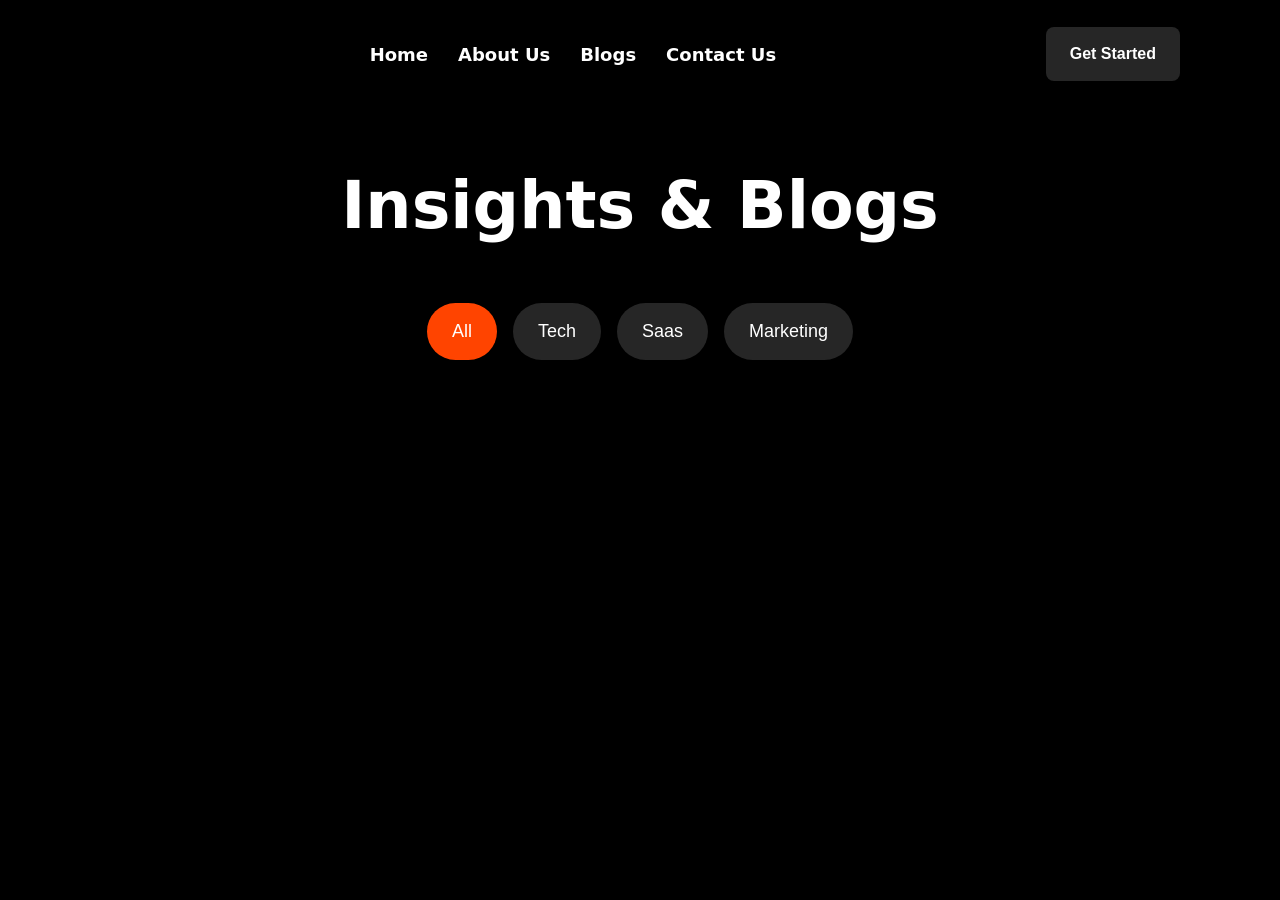
==== Assignment_2/index.html @ 0e652654 "Assignment 2 - Scalex Landing Page completed" ====
<!doctype html>
<html lang="en">
  <head>
    <meta charset="UTF-8" />
    <meta name="viewport" content="width=device-width, initial-scale=1.0" />
    <title>Assignment | 2</title>
    <link rel="stylesheet" href="style.css" />
  </head>
  <body>
    <main>
      <nav>
        <!-- <div class="container"> -->
        <div class="left">
          <img
            width="135px"
            src="https://framerusercontent.com/images/zqFouv4OQrZXZZrUKx7TSVV3I.svg"
            alt=""
          />
        </div>

        <div class="center">
          <p>Home</p>
          <p>About Us</p>
          <p>Blogs</p>
          <p>Contact Us</p>
        </div>

        <div class="right">
          <button id="getStarted">Get Started</button>
        </div>
        <!-- </div> -->
      </nav>

      <section>
        <h1>Insights & Blogs</h1>

        <div class="switch">
          <button class="box" id="orange">All</button>
          <button class="box">Tech</button>
          <button class="box">Saas</button>
          <button class="box">Marketing</button>
        </div>
      </section>
    </main>
  </body>
</html>
---- Assignment_2/style.css ----
* {
  margin: 0;
  padding: 0;
  box-sizing: border-box;
}

html,
body {
  background-color: black;
  font-family:
    system-ui,
    -apple-system,
    BlinkMacSystemFont,
    "Segoe UI",
    Roboto,
    Oxygen,
    Ubuntu,
    Cantarell,
    "Open Sans",
    "Helvetica Neue",
    sans-serif;
  width: 100%;
  height: 100%;
}

main {
  height: 100%;
  width: 100%;
}

nav{
  padding: 0 100px 0 100px;
  display: flex;
  align-items: center;
  gap: 20px;
  justify-content: space-between;
  height: 12%;
}

nav .center{
  display: flex;
  gap: 30px;
  color: white;
}

nav .center p{
  font-size: 18px;
  font-weight: 600;
  cursor: pointer;
}

nav .left img{
  cursor: pointer;
}

#getStarted {
  font-size: 16px;
  font-weight: 600;
  padding: 18px 24px;
  color: white;
  border: none;
  border-radius: 8px;
  cursor: pointer;
  background-color: rgb(38, 38, 38);
}

#getStarted:hover{
  background-color: black;
  border: 1px solid rgb(85, 82, 82);
}

section{
  display: flex;
  flex-direction: column;
  align-items: center;
  gap: 60px;
  padding-top: 20px;
  /* background-color: red; */
  height: 50%;
}

section h1{
  color: white;
  font-size: 65px;
  text-align: center;
  margin-top: 40px;
}

section .switch{
  display: flex;
  gap: 16px;
}

section .switch .box{
  font-size: 18px;
  font-weight: 300;
  padding: 18px 25px;
  color: white;
  border: none;
  border-radius: 30px;
  cursor: pointer;
  background-color: rgb(38, 38, 38);

}

section .switch #orange{
  background-color: #ff4400;
}
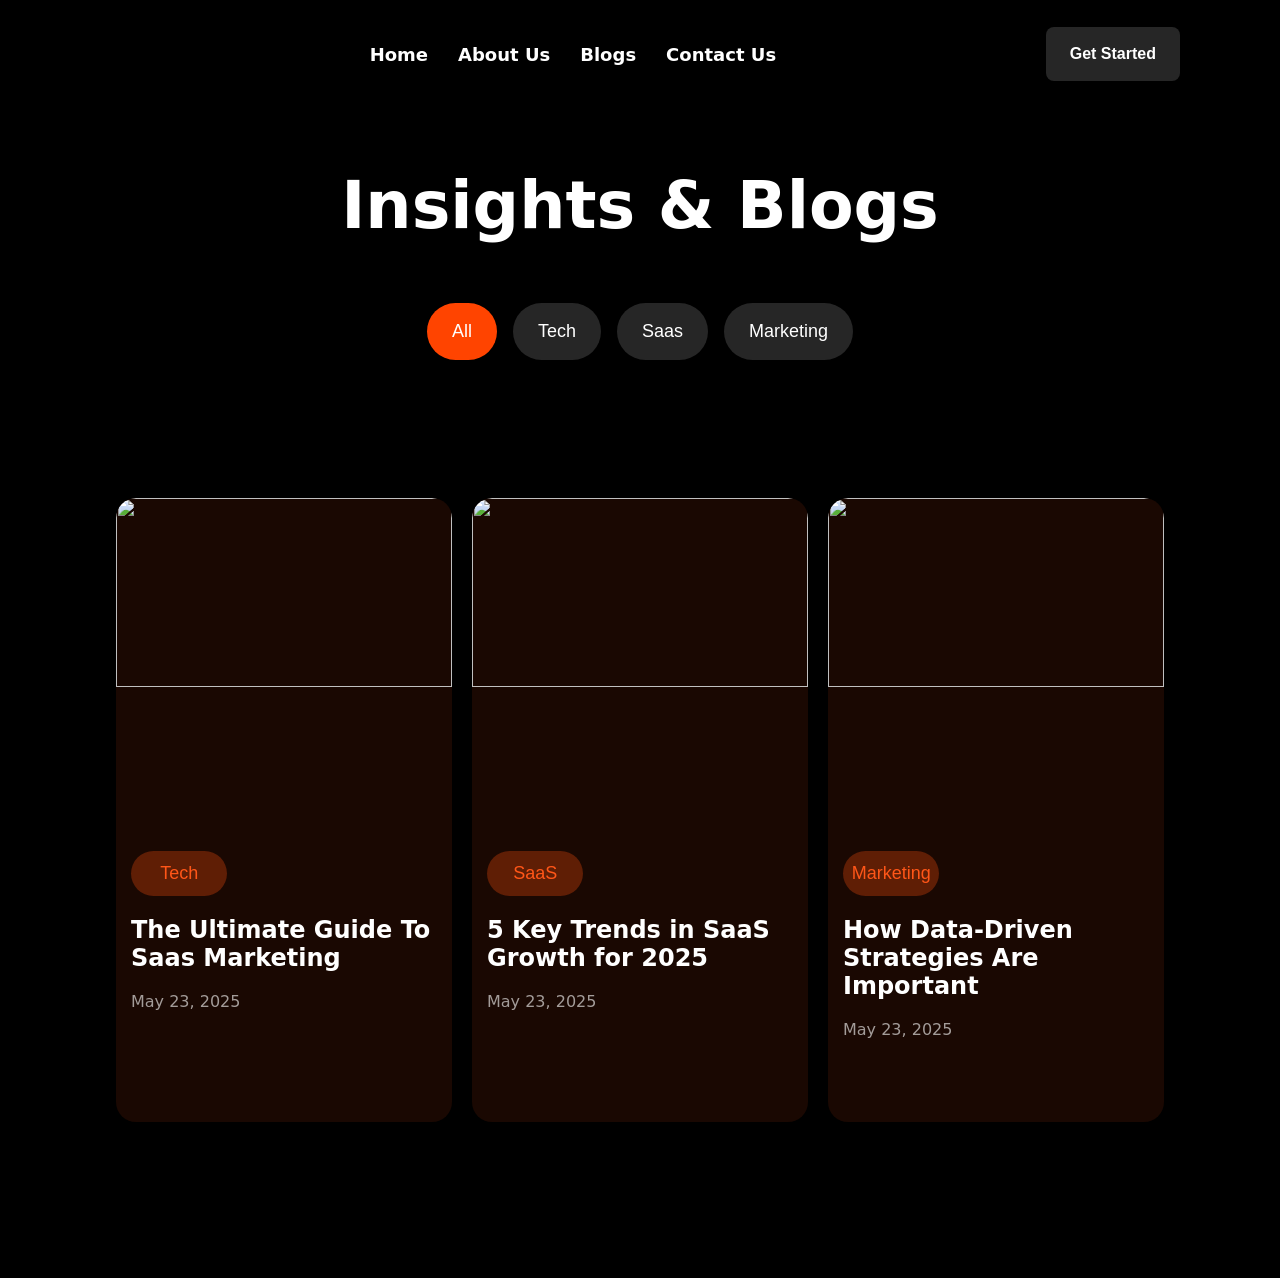
==== commit 3d0739d6: "Assignment 2 - Scalex Landing Page Updated Code" ====
--- a/Assignment_2/index.html
+++ b/Assignment_2/index.html
@@ -41,6 +41,45 @@
           <button class="box">Marketing</button>
         </div>
       </section>
+
+      <div class="section">
+        <div class="container">
+          <img
+            src="https://images.unsplash.com/photo-1779117864334-0ca453940e1c?w=600&auto=format&fit=crop&q=60&ixlib=rb-4.1.0&ixid=M3wxMjA3fDB8MHxmZWF0dXJlZC1waG90b3MtZmVlZHw0Nnx8fGVufDB8fHx8fA%3D%3D"
+            alt=""
+          />
+
+          <div class="data">
+            <button class="link">Tech</button>
+            <h2>The Ultimate Guide To Saas Marketing</h2>
+            <p>May 23, 2025</p>
+          </div>
+        </div>
+
+        <div class="container">
+          <img
+            src="https://plus.unsplash.com/premium_photo-1682410454254-809412bf04bd?w=600&auto=format&fit=crop&q=60&ixlib=rb-4.1.0&ixid=M3wxMjA3fDB8MHxzZWFyY2h8OXx8Y2hhaXIlMjB3aXRoJTIwb3JhbmdlJTIwYmFja2dyb3VuZHxlbnwwfHwwfHx8MA%3D%3D"
+            alt=""
+          />
+          <div class="data">
+            <button class="link">SaaS</button>
+            <h2>5 Key Trends in SaaS Growth for 2025</h2>
+            <p>May 23, 2025</p>
+          </div>
+        </div>
+
+        <div class="container">
+          <img
+            src="https://images.unsplash.com/photo-1778730084221-ff2984453b62?w=600&auto=format&fit=crop&q=60&ixlib=rb-4.1.0&ixid=M3wxMjA3fDB8MHxmZWF0dXJlZC1waG90b3MtZmVlZHw0Mnx8fGVufDB8fHx8fA%3D%3D"
+            alt=""
+          />
+          <div class="data">
+            <button class="link">Marketing</button>
+            <h2>How Data-Driven Strategies Are Important</h2>
+            <p>May 23, 2025</p>
+          </div>
+        </div>
+      </div>
     </main>
   </body>
 </html>
--- a/Assignment_2/style.css
+++ b/Assignment_2/style.css
@@ -28,7 +28,7 @@
   width: 100%;
 }
 
-nav{
+nav {
   padding: 0 100px 0 100px;
   display: flex;
   align-items: center;
@@ -37,19 +37,19 @@
   height: 12%;
 }
 
-nav .center{
+nav .center {
   display: flex;
   gap: 30px;
   color: white;
 }
 
-nav .center p{
+nav .center p {
   font-size: 18px;
   font-weight: 600;
   cursor: pointer;
 }
 
-nav .left img{
+nav .left img {
   cursor: pointer;
 }
 
@@ -64,34 +64,34 @@
   background-color: rgb(38, 38, 38);
 }
 
-#getStarted:hover{
+#getStarted:hover {
   background-color: black;
   border: 1px solid rgb(85, 82, 82);
 }
 
-section{
+section {
   display: flex;
   flex-direction: column;
   align-items: center;
   gap: 60px;
   padding-top: 20px;
   /* background-color: red; */
-  height: 50%;
+  height: 40%;
 }
 
-section h1{
+section h1 {
   color: white;
   font-size: 65px;
   text-align: center;
   margin-top: 40px;
 }
 
-section .switch{
+section .switch {
   display: flex;
   gap: 16px;
 }
 
-section .switch .box{
+section .switch .box {
   font-size: 18px;
   font-weight: 300;
   padding: 18px 25px;
@@ -100,10 +100,65 @@
   border-radius: 30px;
   cursor: pointer;
   background-color: rgb(38, 38, 38);
-
 }
 
-section .switch #orange{
+section .switch #orange {
   background-color: #ff4400;
 }
 
+.section {
+  display: flex;
+  justify-content: center;
+  gap: 20px;
+  height: 90%;
+  padding: 30px 80px 0px 80px;
+  /* background-color: yellow; */
+}
+
+.section .container {
+  height: 80%;
+  width: 30%;
+  background-color: rgba(255, 85, 23, 0.1);
+  border-radius: 20px;
+  overflow: hidden;
+  position: relative;
+}
+
+.section .container img {
+  width: 100%;
+  height: 55%;
+  object-fit: cover;
+  object-position: center;
+  border-radius: 20px;
+}
+
+.section .data {
+  display: flex;
+  flex-direction: column;
+  gap: 20px;
+  padding: 10px 0px 0px 15px;
+}
+
+.section .data h2 {
+  color: white;
+}
+
+.section .data p {
+  color: #ffffff99;
+}
+
+.link {
+  display: flex;
+  align-items: center;
+  justify-content: center;
+  width: 30%;
+  font-size: 18px;
+  font-weight: 500;
+  text-align: center;
+  color: #ff5618;
+  background-color: #ff50104d;
+  border: none;
+  border-radius: 30px;
+  padding: 12px;
+  cursor: pointer;
+}
